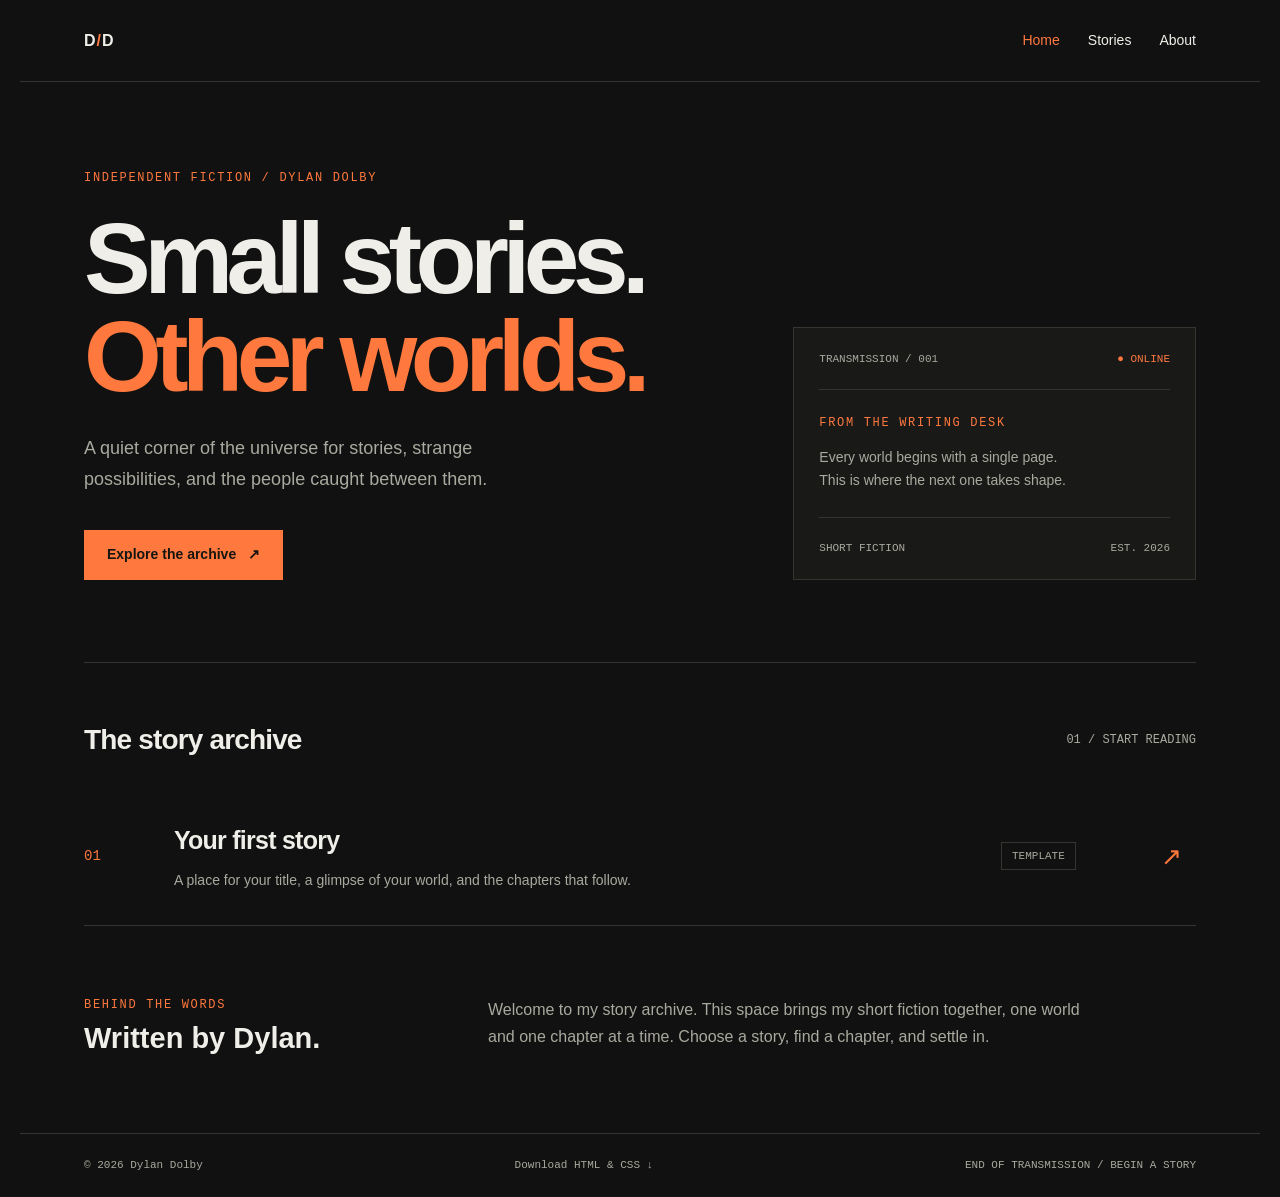
==== index.html @ 66deb3c3 "initial" ====
<!doctype html>
<html lang="en">
  <head>
    <meta charset="utf-8">
    <meta name="viewport" content="width=device-width,initial-scale=1">
    <title>Dylan Dolby</title>
    <meta name="description" content="A home for short stories by Dylan Dolby.">
    <link rel="stylesheet" href="styles.css">
  </head>
  <body>
    <header>
      <a class="brand" href="index.html">D<span>/</span>D &nbsp;</a>
      <nav aria-label="Main navigation">
        <a href="index.html" aria-current="page">Home</a><a href="#stories">Stories</a><a href="#about">About</a>
      </nav>
    </header>
    <main>
      <section class="hero">
        <div>
          <div class="eyebrow">
            Independent fiction / Dylan Dolby
          </div>
          <h1>Small stories.<br><em>Other worlds.</em></h1>
          <p class="intro">A quiet corner of the universe for stories, strange possibilities, and the people caught between them.</p>
          <a class="button" href="#stories">Explore the archive &nbsp; ↗</a>
        </div>
        <aside class="signal">
          <div class="status">
            <span>TRANSMISSION / 001</span><span class="dot">● ONLINE</span>
          </div>
          <div class="rule">
          </div>
          <div class="eyebrow">
            From the writing desk
          </div>
          <p>Every world begins with a single page.<br>This is where the next one takes shape.</p>
          <div class="rule">
          </div>
          <div class="status">
            <span>SHORT FICTION</span><span>EST. 2026</span>
          </div>
        </aside>
      </section>
      <section id="stories">
        <div class="section-title">
          <h2>The story archive</h2>
          <span>01 / START READING</span>
        </div>
        <a class="story-row" href="story.html"><span class="number">01</span>
        <div>
          <h3>Your first story</h3>
          <p>A place for your title, a glimpse of your world, and the chapters that follow.</p>
        </div>
        <span class="tag">TEMPLATE</span><span class="arrow">↗</span></a>
      </section>
      <section class="about" id="about">
        <div>
          <div class="eyebrow">
            Behind the words
          </div>
          <h2>Written by Dylan.</h2>
        </div>
        <p>Welcome to my story archive. This space brings my short fiction together, one world and one chapter at a time. Choose a story, find a chapter, and settle in.</p>
      </section>
    </main>
    <footer>
      <span>© 2026 Dylan Dolby</span><a href="source.zip" download>Download HTML & CSS ↓</a><span>END OF TRANSMISSION / BEGIN A STORY</span>
    </footer>
  </body>
</html>
---- styles.css ----
:root {
  --bg: #101110;
  --panel: #191a18;
  --ink: #efeee8;
  --muted: #aaa99f;
  --orange: #ff783e;
  --line: #34352f;
}

* {
  box-sizing: border-box;
}

html {
  scroll-behavior: smooth;
}

body {
  margin: 0;
  background: var(--bg);
  color: var(--ink);
  font: 16px/1.7 Arial,sans-serif;
}

a {
  color: inherit;
  text-decoration: none;
}

a:focus-visible,summary:focus-visible {
  outline: 2px solid var(--orange);
  outline-offset: 6px;
}

header {
  max-width: 1240px;
  margin: auto;
  padding: 27px 5%;
  display: flex;
  align-items: center;
  justify-content: space-between;
  border-bottom: 1px solid var(--line);
}

.brand {
  font-weight: 800;
  letter-spacing: .06em;
}

.brand span {
  color: var(--orange);
}

nav {
  display: flex;
  gap: 28px;
  font-size: 14px;
}

nav a:hover,nav a[aria-current] {
  color: var(--orange);
}

main {
  max-width: 1240px;
  margin: auto;
  padding: 0 5%;
}

.eyebrow {
  color: var(--orange);
  font: 12px/1.5 monospace;
  letter-spacing: .14em;
  text-transform: uppercase;
}

.hero {
  padding: 87px 0 70px;
  display: grid;
  grid-template-columns: 1.6fr 1fr;
  gap: 65px;
  align-items: end;
}

.hero h1 {
  font-size: clamp(50px,8vw,100px);
  letter-spacing: -.065em;
  line-height: .98;
  margin: 22px 0 28px;
  font-weight: 600;
}

.hero h1 em {
  color: var(--orange);
  font-style: normal;
}

.intro {
  color: var(--muted);
  max-width: 420px;
  font-size: 18px;
}

.button {
  display: inline-block;
  background: var(--orange);
  color: #151510;
  padding: 13px 23px;
  font-size: 14px;
  font-weight: 700;
  margin-top: 18px;
}

.button:hover {
  background: #ff996b;
}

.signal {
  border: 1px solid var(--line);
  padding: 25px;
  background: var(--panel);
}

.signal .rule {
  height: 1px;
  background: var(--line);
  margin: 24px 0;
}

.signal p {
  font-size: 14px;
  color: var(--muted);
}

.status {
  display: flex;
  justify-content: space-between;
  font: 11px monospace;
  color: var(--muted);
}

.dot {
  color: var(--orange);
}

.section-title {
  display: flex;
  align-items: center;
  justify-content: space-between;
  border-top: 1px solid var(--line);
  padding-top: 30px;
  margin-top: 12px;
}

.section-title h2 {
  font-size: 28px;
  letter-spacing: -.03em;
}

.section-title span {
  font: 12px monospace;
  color: var(--muted);
}

.story-row {
  display: grid;
  grid-template-columns: 70px 1fr 140px 35px;
  gap: 20px;
  align-items: center;
  padding: 32px 0;
  border-bottom: 1px solid var(--line);
}

.story-row:hover h3 {
  color: var(--orange);
}

.number {
  color: var(--orange);
  font: 14px monospace;
}

.story-row h3 {
  font-size: 25px;
  margin: 0 0 7px;
  letter-spacing: -.03em;
}

.story-row p {
  color: var(--muted);
  font-size: 14px;
  margin: 0;
}

.tag {
  font: 11px monospace;
  border: 1px solid var(--line);
  padding: 7px 10px;
  justify-self: start;
  color: var(--muted);
}

.arrow {
  font-size: 25px;
  color: var(--orange);
}

.about {
  display: grid;
  grid-template-columns: 1fr 2fr;
  padding: 70px 0;
  gap: 50px;
}

.about h2 {
  font-size: 29px;
  margin: 0;
}

.about p {
  margin: 0;
  color: var(--muted);
  max-width: 620px;
}

footer {
  max-width: 1240px;
  margin: auto;
  padding: 25px 5%;
  border-top: 1px solid var(--line);
  display: flex;
  justify-content: space-between;
  gap: 20px;
  font: 11px monospace;
  color: var(--muted);
}

.page-title {
  font-size: clamp(40px,7vw,76px);
  line-height: 1.08;
  letter-spacing: -.05em;
  margin: 20px 0;
}

.story-head {
  padding: 65px 0 35px;
}

.back {
  font: 12px monospace;
  color: var(--muted);
}

.chapter-list {
  max-width: 760px;
  margin-bottom: 70px;
}

.chapter-list a {
  display: flex;
  justify-content: space-between;
  gap: 20px;
  border-bottom: 1px solid var(--line);
  padding: 23px 0;
}

.chapter-list a:hover {
  color: var(--orange);
}

.reader {
  max-width: 700px;
  margin: 60px auto 100px;
}

.reader h1 {
  font-size: 46px;
  line-height: 1.2;
  letter-spacing: -.04em;
}

.prose {
  font: 21px/1.9 Georgia,serif;
  color: #d7d5ca;
}

.notice {
  border-left: 2px solid var(--orange);
  padding: 12px 20px;
  background: var(--panel);
  font: 14px/1.7 Arial,sans-serif;
  color: var(--muted);
}

.reader-nav {
  display: flex;
  justify-content: space-between;
  border-top: 1px solid var(--line);
  padding-top: 22px;
  margin-top: 45px;
  font-size: 14px;
}

@media(max-width:700px) {
  header {
    padding: 20px 6%;
  }

  .brand {
    font-size: 13px;
  }

  nav {
    gap: 17px;
    font-size: 12px;
  }

  main {
    padding: 0 6%;
  }

  .hero {
    grid-template-columns: 1fr;
    padding: 55px 0;
    gap: 28px;
  }

  .hero h1 {
    font-size: 60px;
  }

  .signal {
    display: none;
  }

  .story-row {
    grid-template-columns: 30px 1fr 20px;
    gap: 12px;
  }

  .tag {
    display: none;
  }

  .story-row h3 {
    font-size: 22px;
  }

  .about {
    grid-template-columns: 1fr;
    gap: 20px;
    padding: 45px 0;
  }

  footer {
    flex-direction: column;
  }

  .section-title span {
    display: none;
  }

  .reader h1 {
    font-size: 36px;
  }

  .prose {
    font-size: 19px;
  }

}
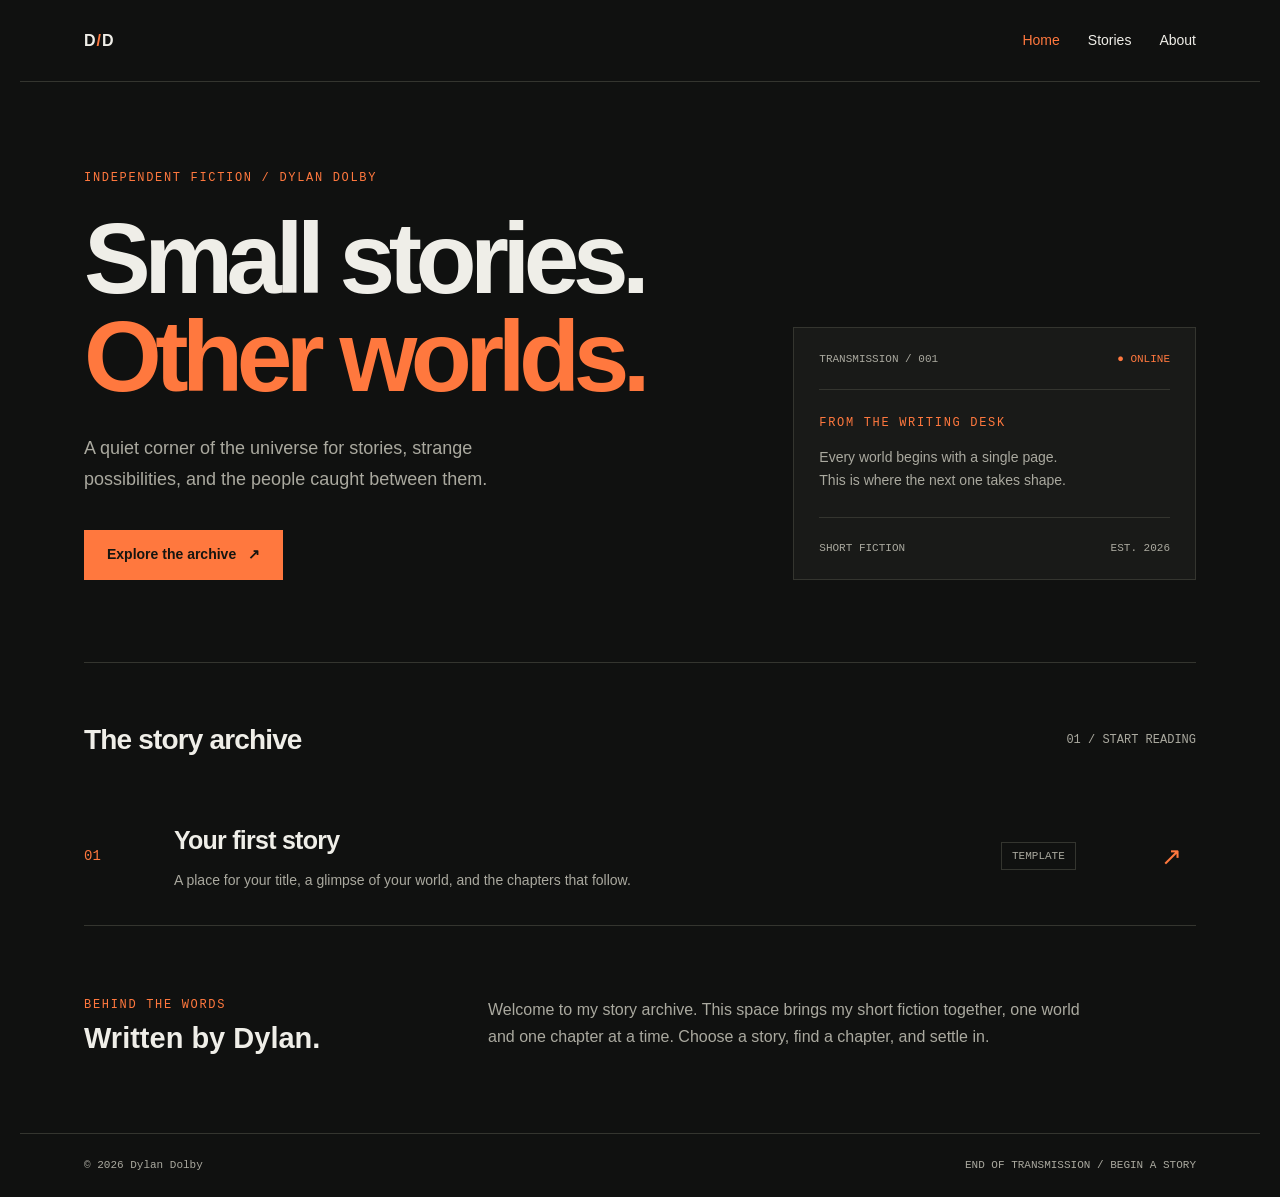
==== commit 596964f0: "removed download link from footer, added copyright symbol to footer" ====
--- a/index.html
+++ b/index.html
@@ -64,7 +64,7 @@
       </section>
     </main>
     <footer>
-      <span>© 2026 Dylan Dolby</span><a href="source.zip" download>Download HTML & CSS ↓</a><span>END OF TRANSMISSION / BEGIN A STORY</span>
+      <span>© 2026 Dylan Dolby</span><span>END OF TRANSMISSION / BEGIN A STORY</span>
     </footer>
   </body>
 </html>
